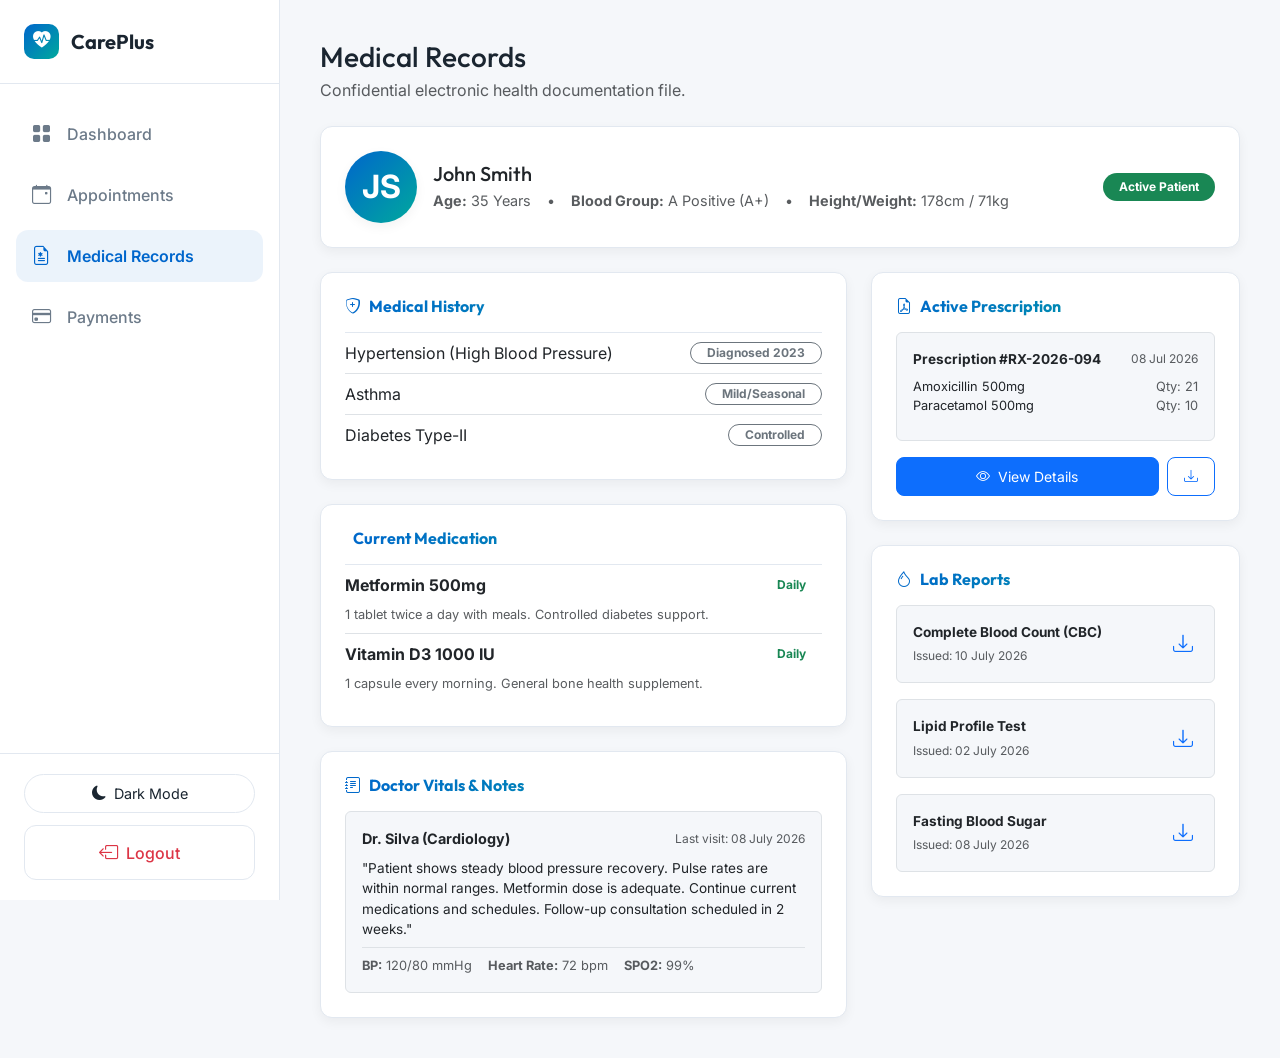
==== medical-records.html @ 0602f701 "initial commit" ====
<!DOCTYPE html>
<html lang="en" data-theme="light">
<head>
  <meta charset="UTF-8">
  <meta name="viewport" content="width=device-width, initial-scale=1.0">
  <meta name="description" content="View medical records, history of ailments, prescriptions, and doctor notes at CarePlus Hospital.">
  <title>Medical Records - Hospital Management System</title>
  <!-- Bootstrap 5 CSS CDN -->
  <link href="https://cdn.jsdelivr.net/npm/bootstrap@5.3.2/dist/css/bootstrap.min.css" rel="stylesheet">
  <!-- Bootstrap Icons CDN -->
  <link href="https://cdn.jsdelivr.net/npm/bootstrap-icons@1.11.2/font/bootstrap-icons.min.css" rel="stylesheet">
  <!-- Custom CSS -->
  <link href="css/style.css" rel="stylesheet">
  <link href="css/dashboard.css" rel="stylesheet">
</head>
<body>

  <!-- Mobile Responsive Top Header Bar -->
  <header class="mobile-header">
    <div class="d-flex align-items-center gap-2">
      <i class="bi bi-heart-pulse-fill text-primary" style="font-size: 1.5rem;" aria-hidden="true"></i>
      <span class="fw-bold" style="font-family: 'Outfit', sans-serif;">CarePlus</span>
    </div>
    <button class="mobile-toggle-btn" id="mobileSidebarToggle" aria-label="Toggle Navigation Sidebar">
      <i class="bi bi-list"></i>
    </button>
  </header>

  <!-- Sidebar Overlay for Mobile -->
  <div class="sidebar-overlay" id="sidebarOverlay" aria-hidden="true"></div>

  <div class="dashboard-container">
    <!-- Sidebar Navigation -->
    <aside class="sidebar" id="sidebar">
      <div class="sidebar-header">
        <div class="d-inline-flex align-items-center justify-content-center" style="background: linear-gradient(135deg, var(--primary), var(--secondary)); width: 35px; height: 35px; border-radius: 10px;">
          <i class="bi bi-heart-pulse-fill text-white" style="font-size: 1.1rem;" aria-hidden="true"></i>
        </div>
        <h2 class="sidebar-brand">CarePlus</h2>
      </div>

      <nav class="sidebar-menu">
        <a href="patient-dashboard.html" class="sidebar-link">
          <i class="bi bi-grid-fill" aria-hidden="true"></i>
          <span>Dashboard</span>
        </a>
        <a href="appointment.html" class="sidebar-link">
          <i class="bi bi-calendar-event" aria-hidden="true"></i>
          <span>Appointments</span>
        </a>
        <a href="medical-records.html" class="sidebar-link active" aria-current="page">
          <i class="bi bi-file-earmark-medical" aria-hidden="true"></i>
          <span>Medical Records</span>
        </a>
        <a href="payment.html" class="sidebar-link">
          <i class="bi bi-credit-card" aria-hidden="true"></i>
          <span>Payments</span>
        </a>
      </nav>

      <div class="sidebar-footer">
        <button id="themeToggle" class="theme-toggle-btn w-100 justify-content-center" aria-label="Toggle Dark/Light Mode">
          <i class="bi bi-moon-fill" aria-hidden="true"></i>
          <span>Dark Mode</span>
        </button>
        <a href="index.html" class="sidebar-link text-danger logout-btn" id="logoutBtn" style="border: 1px solid var(--border-color); text-align: center; justify-content: center; gap: 8px;">
          <i class="bi bi-box-arrow-left" aria-hidden="true"></i>
          <span>Logout</span>
        </a>
      </div>
    </aside>

    <!-- Main Content Area -->
    <main class="main-content">
      
      <!-- Page Header Overview -->
      <section class="d-flex justify-content-between align-items-center mb-4">
        <div>
          <h1 class="h3 mb-1">Medical Records</h1>
          <p class="text-muted mb-0">Confidential electronic health documentation file.</p>
        </div>
      </section>

      <!-- Patient Vitals Summary Card -->
      <section class="card card-premium p-4 mb-4">
        <div class="row align-items-center g-3">
          <div class="col-md-auto">
            <div class="profile-avatar-placeholder" style="width: 72px; height: 72px; font-size: 2rem;">JS</div>
          </div>
          <div class="col-md">
            <h2 class="h5 mb-1" id="patientNameDisplay">John Smith</h2>
            <div class="d-flex flex-wrap gap-3 text-muted" style="font-size: 0.9rem;">
              <span><strong>Age:</strong> 35 Years</span>
              <span>&bull;</span>
              <span><strong>Blood Group:</strong> A Positive (A+)</span>
              <span>&bull;</span>
              <span><strong>Height/Weight:</strong> 178cm / 71kg</span>
            </div>
          </div>
          <div class="col-md-auto text-md-end">
            <span class="badge bg-success px-3 py-2 text-white" style="border-radius: 20px;">Active Patient</span>
          </div>
        </div>
      </section>

      <!-- Medical Details Layout Grid -->
      <div class="row g-4">
        
        <!-- Left Side: History & Medications -->
        <div class="col-lg-7">
          
          <!-- Medical History -->
          <div class="card card-premium p-4 mb-4">
            <h3 class="h6 mb-3 fw-bold text-gradient"><i class="bi bi-shield-plus me-2"></i>Medical History</h3>
            <ul class="list-group list-group-flush" style="color: var(--text-main);">
              <li class="list-group-item bg-transparent d-flex justify-content-between align-items-center px-0">
                <span>Hypertension (High Blood Pressure)</span>
                <span class="badge bg-secondary-light text-secondary border border-secondary px-3 py-1" style="font-size: 0.75rem; border-radius: 12px;">Diagnosed 2023</span>
              </li>
              <li class="list-group-item bg-transparent d-flex justify-content-between align-items-center px-0">
                <span>Asthma</span>
                <span class="badge bg-secondary-light text-secondary border border-secondary px-3 py-1" style="font-size: 0.75rem; border-radius: 12px;">Mild/Seasonal</span>
              </li>
              <li class="list-group-item bg-transparent d-flex justify-content-between align-items-center px-0">
                <span>Diabetes Type-II</span>
                <span class="badge bg-secondary-light text-secondary border border-secondary px-3 py-1" style="font-size: 0.75rem; border-radius: 12px;">Controlled</span>
              </li>
            </ul>
          </div>

          <!-- Current Medications -->
          <div class="card card-premium p-4 mb-4">
            <h3 class="h6 mb-3 fw-bold text-gradient"><i class="bi bi-capsule-capsule me-2"></i>Current Medication</h3>
            <ul class="list-group list-group-flush" style="color: var(--text-main);">
              <li class="list-group-item bg-transparent px-0">
                <div class="d-flex justify-content-between align-items-center mb-1">
                  <strong>Metformin 500mg</strong>
                  <span class="badge bg-success-light text-success px-3 py-1" style="font-size: 0.75rem; border-radius: 12px;">Daily</span>
                </div>
                <span class="text-muted" style="font-size: 0.8rem;">1 tablet twice a day with meals. Controlled diabetes support.</span>
              </li>
              <li class="list-group-item bg-transparent px-0">
                <div class="d-flex justify-content-between align-items-center mb-1">
                  <strong>Vitamin D3 1000 IU</strong>
                  <span class="badge bg-success-light text-success px-3 py-1" style="font-size: 0.75rem; border-radius: 12px;">Daily</span>
                </div>
                <span class="text-muted" style="font-size: 0.8rem;">1 capsule every morning. General bone health supplement.</span>
              </li>
            </ul>
          </div>

          <!-- Doctor Checkup Notes -->
          <div class="card card-premium p-4">
            <h3 class="h6 mb-3 fw-bold text-gradient"><i class="bi bi-journal-text me-2"></i>Doctor Vitals & Notes</h3>
            <div class="border rounded p-3" style="background-color: var(--bg-body);">
              <div class="d-flex justify-content-between align-items-center mb-2">
                <strong style="font-size: 0.9rem;">Dr. Silva (Cardiology)</strong>
                <span class="text-muted" style="font-size: 0.75rem;">Last visit: 08 July 2026</span>
              </div>
              <p class="mb-2" style="font-size: 0.85rem; line-height: 1.5;">"Patient shows steady blood pressure recovery. Pulse rates are within normal ranges. Metformin dose is adequate. Continue current medications and schedules. Follow-up consultation scheduled in 2 weeks."</p>
              <div class="d-flex flex-wrap gap-3 border-top pt-2 mt-2" style="font-size: 0.8rem;">
                <span class="text-muted"><strong>BP:</strong> 120/80 mmHg</span>
                <span class="text-muted"><strong>Heart Rate:</strong> 72 bpm</span>
                <span class="text-muted"><strong>SPO2:</strong> 99%</span>
              </div>
            </div>
          </div>

        </div>

        <!-- Right Side: Lab Reports & Prescriptions -->
        <div class="col-lg-5">
          
          <!-- Prescriptions PDF View -->
          <div class="card card-premium p-4 mb-4">
            <h3 class="h6 mb-3 fw-bold text-gradient"><i class="bi bi-file-earmark-pdf me-2"></i>Active Prescription</h3>
            <div class="p-3 border rounded mb-3" style="background-color: var(--bg-body);">
              <div class="d-flex justify-content-between align-items-center mb-2">
                <strong style="font-size: 0.85rem;">Prescription #RX-2026-094</strong>
                <span class="text-muted" style="font-size: 0.75rem;">08 Jul 2026</span>
              </div>
              <div class="mb-2" style="font-size: 0.8rem;">
                <div class="d-flex justify-content-between"><span>Amoxicillin 500mg</span><span class="text-muted">Qty: 21</span></div>
                <div class="d-flex justify-content-between"><span>Paracetamol 500mg</span><span class="text-muted">Qty: 10</span></div>
              </div>
            </div>
            <div class="d-flex gap-2">
              <button class="btn btn-primary btn-sm flex-grow-1 py-2" id="btnViewPresc" style="border-radius: 8px;"><i class="bi bi-eye me-1"></i> View Details</button>
              <button class="btn btn-outline-primary btn-sm px-3" id="btnDownloadPresc" style="border-radius: 8px;" aria-label="Download Prescription PDF"><i class="bi bi-download"></i></button>
            </div>
          </div>

          <!-- Lab Reports list -->
          <div class="card card-premium p-4">
            <h3 class="h6 mb-3 fw-bold text-gradient"><i class="bi bi-droplet me-2"></i>Lab Reports</h3>
            <div class="d-flex flex-column gap-3">
              
              <!-- Report Row -->
              <div class="d-flex justify-content-between align-items-center p-3 border rounded" style="background-color: var(--bg-body);">
                <div>
                  <strong class="d-block" style="font-size: 0.85rem;">Complete Blood Count (CBC)</strong>
                  <span class="text-muted" style="font-size: 0.75rem;">Issued: 10 July 2026</span>
                </div>
                <button class="btn btn-sm btn-link p-1 text-primary download-report" data-report="CBC" aria-label="Download CBC report"><i class="bi bi-download" style="font-size: 1.25rem;"></i></button>
              </div>

              <!-- Report Row -->
              <div class="d-flex justify-content-between align-items-center p-3 border rounded" style="background-color: var(--bg-body);">
                <div>
                  <strong class="d-block" style="font-size: 0.85rem;">Lipid Profile Test</strong>
                  <span class="text-muted" style="font-size: 0.75rem;">Issued: 02 July 2026</span>
                </div>
                <button class="btn btn-sm btn-link p-1 text-primary download-report" data-report="Lipid Profile" aria-label="Download Lipid Profile report"><i class="bi bi-download" style="font-size: 1.25rem;"></i></button>
              </div>

              <!-- Report Row -->
              <div class="d-flex justify-content-between align-items-center p-3 border rounded" style="background-color: var(--bg-body);">
                <div>
                  <strong class="d-block" style="font-size: 0.85rem;">Fasting Blood Sugar</strong>
                  <span class="text-muted" style="font-size: 0.75rem;">Issued: 08 July 2026</span>
                </div>
                <button class="btn btn-sm btn-link p-1 text-primary download-report" data-report="Fasting Blood Sugar" aria-label="Download Fasting Blood Sugar report"><i class="bi bi-download" style="font-size: 1.25rem;"></i></button>
              </div>

            </div>
          </div>

        </div>

      </div>

    </main>
  </div>

  <!-- Simulated View prescription modal popup -->
  <div class="modal fade" id="prescModal" tabindex="-1" aria-labelledby="prescModalLabel" aria-hidden="true">
    <div class="modal-dialog modal-dialog-centered">
      <div class="modal-content card-premium" style="border: 1px solid var(--border-color);">
        <div class="modal-header border-bottom">
          <h4 class="modal-title h5 text-gradient" id="prescModalLabel">Prescription Details</h4>
          <button type="button" class="btn-close" data-bs-dismiss="modal" aria-label="Close modal" style="filter: var(--theme-close-filter);"></button>
        </div>
        <div class="modal-body">
          <div class="text-center mb-4">
            <h5 class="h6 text-muted mb-1">CAREPLUS CLINICAL PRESCRIPTION</h5>
            <span class="text-muted" style="font-size: 0.8rem;">Registration ID: HMS-092284</span>
          </div>
          <div class="mb-3">
            <strong>Prescribed By:</strong> Dr. Silva (Cardiologist)
          </div>
          <div class="border-top border-bottom py-3 my-3">
            <div class="mb-2"><strong>1. Amoxicillin 500mg (Antibiotic)</strong><br><small class="text-muted">Qty: 21 capsules | 1 capsule 3 times a day (Post-meal)</small></div>
            <div><strong>2. Paracetamol 500mg (Analgesic)</strong><br><small class="text-muted">Qty: 10 tablets | 1 tablet every 6 hours as needed</small></div>
          </div>
          <div style="font-size: 0.85rem; color: var(--text-muted);">
            Note: Discontinue Amoxicillin if allergies develop, and consult doctor immediately.
          </div>
        </div>
        <div class="modal-footer border-top">
          <button type="button" class="btn btn-secondary btn-sm" data-bs-dismiss="modal">Close</button>
          <button type="button" class="btn btn-primary btn-sm" id="modalPrintPresc"><i class="bi bi-printer me-1"></i> Print</button>
        </div>
      </div>
    </div>
  </div>

  <!-- Page Loader -->
  <div class="loader-wrapper" id="pageLoader" aria-hidden="true">
    <div class="loader-spinner"></div>
  </div>

  <!-- Bootstrap 5 Bundle JS -->
  <script src="https://cdn.jsdelivr.net/npm/bootstrap@5.3.2/dist/js/bootstrap.bundle.min.js"></script>

  <!-- Sidebars and theme toggle scripts -->
  <script>
    document.addEventListener('DOMContentLoaded', () => {
      // Toggle sidebar
      const sidebar = document.getElementById('sidebar');
      const mobileSidebarToggle = document.getElementById('mobileSidebarToggle');
      const sidebarOverlay = document.getElementById('sidebarOverlay');

      if (mobileSidebarToggle && sidebar && sidebarOverlay) {
        mobileSidebarToggle.addEventListener('click', () => {
          sidebar.classList.toggle('show');
          sidebarOverlay.classList.toggle('show');
        });

        sidebarOverlay.addEventListener('click', () => {
          sidebar.classList.remove('show');
          sidebarOverlay.classList.remove('show');
        });
      }

      // Check session
      let session = JSON.parse(localStorage.getItem('hms_session_user'));
      if (session) {
        document.getElementById('patientNameDisplay').textContent = session.name;
      }

      // Global theme sync
      const currentTheme = localStorage.getItem('hms_theme') || 'light';
      document.documentElement.setAttribute('data-theme', currentTheme);
      
      const themeToggle = document.getElementById('themeToggle');
      if (themeToggle) {
        themeToggle.addEventListener('click', () => {
          const theme = document.documentElement.getAttribute('data-theme') === 'dark' ? 'light' : 'dark';
          document.documentElement.setAttribute('data-theme', theme);
          localStorage.setItem('hms_theme', theme);
          updateThemeToggleUI(themeToggle, theme);
        });
        updateThemeToggleUI(themeToggle, currentTheme);
      }

      function updateThemeToggleUI(btn, theme) {
        const icon = btn.querySelector('i');
        const text = btn.querySelector('span');
        if (theme === 'dark') {
          if (icon) icon.className = 'bi bi-sun-fill';
          if (text) text.textContent = 'Light Mode';
        } else {
          if (icon) icon.className = 'bi bi-moon-fill';
          if (text) text.textContent = 'Dark Mode';
        }
      }

      // Prescription View Modal
      const prescModal = new bootstrap.Modal(document.getElementById('prescModal'));
      document.getElementById('btnViewPresc').addEventListener('click', () => {
        prescModal.show();
      });

      document.getElementById('modalPrintPresc').addEventListener('click', () => {
        window.print();
      });

      // Downloads simulated logic
      function showSuccessToast(msg) {
        let container = document.getElementById('toastContainer');
        if (!container) {
          container = document.createElement('div');
          container.id = 'toastContainer';
          container.className = 'custom-toast-container';
          document.body.appendChild(container);
        }
        const toast = document.createElement('div');
        toast.className = 'custom-toast toast-success';
        toast.innerHTML = `
          <i class="bi bi-check-circle-fill text-success" style="font-size: 1.25rem;"></i>
          <div style="flex-grow: 1;">
            <span style="font-weight: 600; display: block;">Success</span>
            <span style="font-size: 0.85rem; color: var(--text-muted);">${msg}</span>
          </div>
        `;
        container.appendChild(toast);
        setTimeout(() => toast.classList.add('show'), 100);
        setTimeout(() => {
          toast.classList.remove('show');
          setTimeout(() => toast.remove(), 400);
        }, 4000);
      }

      const dlPresc = document.getElementById('btnDownloadPresc');
      if (dlPresc) {
        dlPresc.addEventListener('click', () => {
          const loader = document.getElementById('pageLoader');
          if (loader) loader.classList.add('active');
          setTimeout(() => {
            if (loader) loader.classList.remove('active');
            showSuccessToast('Prescription PDF download initiated successfully!');
          }, 1000);
        });
      }

      document.querySelectorAll('.download-report').forEach(btn => {
        btn.addEventListener('click', (e) => {
          const rName = e.currentTarget.getAttribute('data-report');
          const loader = document.getElementById('pageLoader');
          if (loader) loader.classList.add('active');
          setTimeout(() => {
            if (loader) loader.classList.remove('active');
            showSuccessToast(`${rName} report download started successfully.`);
          }, 1000);
        });
      });
    });
  </script>
</body>
</html>
---- css/style.css ----
@import url('https://fonts.googleapis.com/css2?family=Inter:wght@300;400;500;600;700&family=Outfit:wght@400;500;600;700;800&display=swap');

/* CSS Variables for Light / Dark Mode styling */
:root {
  --primary: #0066CC;
  --primary-hover: #0052A3;
  --primary-light: rgba(0, 102, 204, 0.1);
  --secondary: #00A99D;
  --secondary-hover: #008E84;
  --secondary-light: rgba(0, 169, 157, 0.1);
  
  --bg-body: #F5F7FA;
  --bg-card: #FFFFFF;
  --text-main: #1A2530;
  --text-muted: #6C7A89;
  --border-color: #E2E8F0;
  --input-bg: #FFFFFF;
  
  --success: #28A745;
  --success-light: rgba(40, 167, 69, 0.1);
  --danger: #DC3545;
  --danger-light: rgba(220, 53, 69, 0.1);
  --warning: #FFC107;
  --warning-light: rgba(255, 193, 7, 0.1);
  
  --shadow-sm: 0 2px 4px rgba(0,0,0,0.02);
  --shadow-md: 0 4px 12px rgba(0,0,0,0.05);
  --shadow-lg: 0 10px 30px rgba(0,0,0,0.08);
  
  --sidebar-bg: #FFFFFF;
  --sidebar-text: #1A2530;
  --sidebar-active-bg: rgba(0, 102, 204, 0.08);
  
  --transition-fast: 0.2s ease;
  --transition-normal: 0.3s ease;
  --border-radius: 12px;
}

[data-theme="dark"] {
  --primary: #4DA8FF;
  --primary-hover: #80C3FF;
  --primary-light: rgba(77, 168, 255, 0.18);
  --secondary: #00E5D4;
  --secondary-hover: #33EBE0;
  --secondary-light: rgba(0, 229, 212, 0.18);
  
  --bg-body: #0D1117;
  --bg-card: #161B27;
  --text-main: #FFFFFF;
  --text-muted: #B0BECC;
  --border-color: #2E3D55;
  --input-bg: #1C2840;
  
  --success: #3DD9C5;
  --success-light: rgba(61, 217, 197, 0.2);
  --danger: #FF6B6B;
  --danger-light: rgba(255, 107, 107, 0.2);
  --warning: #FFD166;
  --warning-light: rgba(255, 209, 102, 0.2);
  
  --shadow-sm: 0 2px 6px rgba(0,0,0,0.3);
  --shadow-md: 0 4px 16px rgba(0,0,0,0.4);
  --shadow-lg: 0 12px 36px rgba(0,0,0,0.5);
  
  --sidebar-bg: #161B27;
  --sidebar-text: #FFFFFF;
  --sidebar-active-bg: rgba(77, 168, 255, 0.18);
}

/* Base resets & styles */
body {
  font-family: 'Inter', sans-serif;
  background-color: var(--bg-body);
  color: var(--text-main);
  transition: background-color var(--transition-normal), color var(--transition-normal);
  min-height: 100vh;
  overflow-x: hidden;
}

h1, h2, h3, h4, h5, h6 {
  font-family: 'Outfit', sans-serif;
  font-weight: 600;
  color: var(--text-main);
}

/* Custom focus ring for keyboard navigation accessibility */
a:focus, button:focus, input:focus, select:focus, textarea:focus {
  outline: 3px solid var(--primary) !important;
  outline-offset: 2px;
}

/* Premium card styling */
.card-premium {
  background-color: var(--bg-card);
  border: 1px solid var(--border-color);
  border-radius: var(--border-radius);
  box-shadow: var(--shadow-md);
  transition: transform var(--transition-fast), box-shadow var(--transition-fast), background-color var(--transition-normal);
}
.card-premium:hover {
  transform: translateY(-4px);
  box-shadow: var(--shadow-lg);
}

/* Typography styles */
.text-gradient {
  background: linear-gradient(135deg, var(--primary), var(--secondary));
  -webkit-background-clip: text;
  -webkit-text-fill-color: transparent;
  background-clip: text;
}

/* Dark Mode switcher button */
.theme-toggle-btn {
  background: transparent;
  border: 1px solid var(--border-color);
  color: var(--text-main);
  padding: 8px 12px;
  border-radius: 30px;
  cursor: pointer;
  display: flex;
  align-items: center;
  gap: 8px;
  font-size: 0.9rem;
  transition: background-color var(--transition-fast);
}
.theme-toggle-btn:hover {
  background-color: var(--primary-light);
}

/* Accessibility features */
.sr-only {
  position: absolute;
  width: 1px;
  height: 1px;
  padding: 0;
  margin: -1px;
  overflow: hidden;
  clip: rect(0, 0, 0, 0);
  border: 0;
}

/* Toast styling custom overlay */
.custom-toast-container {
  position: fixed;
  top: 24px;
  right: 24px;
  z-index: 9999;
  display: flex;
  flex-direction: column;
  gap: 12px;
  pointer-events: none;
}

.custom-toast {
  pointer-events: auto;
  min-width: 300px;
  background: var(--bg-card);
  border-left: 5px solid var(--primary);
  border-radius: 8px;
  box-shadow: var(--shadow-lg);
  padding: 16px 20px;
  display: flex;
  align-items: center;
  gap: 12px;
  transform: translateX(120%);
  transition: transform 0.4s cubic-bezier(0.175, 0.885, 0.32, 1.275);
}

.custom-toast.show {
  transform: translateX(0);
}

.custom-toast.toast-success {
  border-left-color: var(--success);
}
.custom-toast.toast-danger {
  border-left-color: var(--danger);
}
.custom-toast.toast-warning {
  border-left-color: var(--warning);
}

/* Spinner loader layout */
.loader-wrapper {
  position: fixed;
  top: 0;
  left: 0;
  width: 100vw;
  height: 100vh;
  background: rgba(0, 0, 0, 0.4);
  backdrop-filter: blur(4px);
  z-index: 10000;
  display: flex;
  justify-content: center;
  align-items: center;
  opacity: 0;
  visibility: hidden;
  transition: opacity 0.3s, visibility 0.3s;
}
.loader-wrapper.active {
  opacity: 1;
  visibility: visible;
}
.loader-spinner {
  width: 50px;
  height: 50px;
  border: 5px solid rgba(255, 255, 255, 0.3);
  border-radius: 50%;
  border-top-color: var(--primary);
  animation: spin 1s ease-in-out infinite;
}

@keyframes spin {
  to { transform: rotate(360deg); }
}

/* Form validation enhancements */
.form-control, .form-select {
  background-color: var(--input-bg) !important;
  color: var(--text-main) !important;
  border: 1px solid var(--border-color);
  padding: 12px 16px;
  border-radius: 8px;
  transition: border-color var(--transition-fast), box-shadow var(--transition-fast);
}

.form-control:focus, .form-select:focus {
  background-color: var(--input-bg) !important;
  box-shadow: 0 0 0 4px var(--primary-light) !important;
  border-color: var(--primary) !important;
}

.validation-error-msg {
  color: var(--danger);
  font-size: 0.85rem;
  margin-top: 4px;
  display: none;
  font-weight: 500;
}

.input-invalid {
  border-color: var(--danger) !important;
  box-shadow: 0 0 0 4px var(--danger-light) !important;
}

.input-invalid + .validation-error-msg {
  display: block;
}

/* Animated Statistics Cards */
.stat-card {
  padding: 24px;
  position: relative;
  overflow: hidden;
}
.stat-card::before {
  content: '';
  position: absolute;
  top: 0;
  left: 0;
  width: 100%;
  height: 4px;
  background: linear-gradient(90deg, var(--primary), var(--secondary));
}

.stat-icon {
  width: 48px;
  height: 48px;
  border-radius: 12px;
  display: flex;
  align-items: center;
  justify-content: center;
  font-size: 1.5rem;
  margin-bottom: 16px;
}

/* ================= DARK MODE COMPREHENSIVE OVERRIDES ================= */
/* --- Body & base --- */
[data-theme="dark"] body {
  background-color: var(--bg-body);
  color: var(--text-main);
}

[data-theme="dark"] h1,
[data-theme="dark"] h2,
[data-theme="dark"] h3,
[data-theme="dark"] h4,
[data-theme="dark"] h5,
[data-theme="dark"] h6,
[data-theme="dark"] strong,
[data-theme="dark"] b {
  color: var(--text-main) !important;
}

[data-theme="dark"] p,
[data-theme="dark"] span,
[data-theme="dark"] li,
[data-theme="dark"] label {
  color: var(--text-main);
}

[data-theme="dark"] .text-muted,
[data-theme="dark"] .text-secondary {
  color: var(--text-muted) !important;
}

[data-theme="dark"] small,
[data-theme="dark"] .small {
  color: var(--text-muted) !important;
}

[data-theme="dark"] .text-danger-emphasis  { color: #FF9090 !important; }
[data-theme="dark"] .text-warning-emphasis  { color: #FFE066 !important; }
[data-theme="dark"] .text-success-emphasis  { color: #5DFADE !important; }
[data-theme="dark"] .text-primary           { color: var(--primary) !important; }
[data-theme="dark"] .text-success           { color: var(--success) !important; }
[data-theme="dark"] .text-danger            { color: var(--danger)  !important; }
[data-theme="dark"] .text-warning           { color: var(--warning) !important; }

/* --- Cards --- */
[data-theme="dark"] .card,
[data-theme="dark"] .card-premium {
  background-color: var(--bg-card) !important;
  border-color: var(--border-color) !important;
  color: var(--text-main) !important;
}

/* --- Tables: nuke Bootstrap's white table bg entirely --- */
[data-theme="dark"] .table {
  --bs-table-color:        var(--text-main);
  --bs-table-bg:           transparent;
  --bs-table-border-color: var(--border-color);
  --bs-table-hover-color:  var(--text-main);
  --bs-table-hover-bg:     rgba(255,255,255,0.05);
  --bs-table-striped-color: var(--text-main);
  --bs-table-striped-bg:   rgba(255,255,255,0.03);
  color: var(--text-main);
  background-color: transparent;
}

[data-theme="dark"] table  { background-color: transparent !important; }
[data-theme="dark"] thead  { background-color: rgba(255,255,255,0.04) !important; }
[data-theme="dark"] thead th {
  color: var(--text-muted) !important;
  border-bottom-color: var(--border-color) !important;
  font-weight: 600;
}
[data-theme="dark"] tbody tr { background-color: transparent !important; }
[data-theme="dark"] tbody tr:hover { background-color: rgba(77,168,255,0.07) !important; }
[data-theme="dark"] td,
[data-theme="dark"] th {
  color: var(--text-main) !important;
  border-color: var(--border-color) !important;
  background-color: transparent !important;
}

/* --- Borders --- */
[data-theme="dark"] .border,
[data-theme="dark"] .border-top,
[data-theme="dark"] .border-bottom,
[data-theme="dark"] .border-start,
[data-theme="dark"] .border-end {
  border-color: var(--border-color) !important;
}

[data-theme="dark"] hr,
[data-theme="dark"] .dropdown-divider {
  border-color: var(--border-color) !important;
  opacity: 1;
}

/* --- Badges --- */
[data-theme="dark"] .badge.bg-secondary,
[data-theme="dark"] .badge.bg-secondary-light {
  background-color: rgba(160,185,220,0.15) !important;
  color: #B0BECC !important;
}

/* --- Alerts --- */
[data-theme="dark"] .alert {
  background-color: var(--bg-card) !important;
  border-color: var(--border-color) !important;
  color: var(--text-main) !important;
}

/* --- Forms & Inputs --- */
[data-theme="dark"] .form-control,
[data-theme="dark"] .form-select {
  background-color: var(--input-bg) !important;
  color: var(--text-main) !important;
  border-color: var(--border-color) !important;
}

[data-theme="dark"] .form-control::placeholder {
  color: var(--text-muted) !important;
  opacity: 1;
}

[data-theme="dark"] .form-select {
  background-image: url("data:image/svg+xml,%3csvg xmlns='http://www.w3.org/2000/svg' viewBox='0 0 16 16'%3e%3cpath fill='none' stroke='%23B0BECC' stroke-linecap='round' stroke-linejoin='round' stroke-width='2' d='m2 5 6 6 6-6'/%3e%3c/svg%3e") !important;
}

[data-theme="dark"] .form-label {
  color: var(--text-main) !important;
}

/* --- Buttons --- */
[data-theme="dark"] .btn-outline-secondary {
  color: var(--text-muted) !important;
  border-color: var(--border-color) !important;
}
[data-theme="dark"] .btn-outline-secondary:hover {
  background-color: var(--border-color) !important;
  color: var(--text-main) !important;
}
[data-theme="dark"] .btn-outline-primary {
  color: var(--primary) !important;
  border-color: var(--primary) !important;
}
[data-theme="dark"] .btn-outline-primary:hover {
  background-color: var(--primary-light) !important;
}
[data-theme="dark"] .btn-outline-danger {
  color: var(--danger) !important;
  border-color: var(--danger) !important;
}
[data-theme="dark"] .btn-link {
  color: var(--primary) !important;
}

/* --- Dropdowns --- */
[data-theme="dark"] .dropdown-menu {
  background-color: var(--bg-card) !important;
  border-color: var(--border-color) !important;
  box-shadow: var(--shadow-lg) !important;
}
[data-theme="dark"] .dropdown-item {
  color: var(--text-main) !important;
}
[data-theme="dark"] .dropdown-item:hover,
[data-theme="dark"] .dropdown-item:focus {
  background-color: var(--primary-light) !important;
  color: var(--primary) !important;
}
[data-theme="dark"] .dropdown-header {
  color: var(--text-muted) !important;
}

/* --- Modals --- */
[data-theme="dark"] .modal-content {
  background-color: var(--bg-card) !important;
  border-color: var(--border-color) !important;
  color: var(--text-main) !important;
  box-shadow: var(--shadow-lg) !important;
}
[data-theme="dark"] .modal-header,
[data-theme="dark"] .modal-footer {
  border-color: var(--border-color) !important;
  background-color: transparent !important;
}
[data-theme="dark"] .modal-title {
  color: var(--text-main) !important;
}
[data-theme="dark"] .btn-close {
  filter: invert(1) grayscale(1) brightness(2.5) !important;
}

/* --- List Groups --- */
[data-theme="dark"] .list-group-item {
  background-color: transparent !important;
  color: var(--text-main) !important;
  border-color: var(--border-color) !important;
}

/* --- Stat summary card inline bg overrides --- */
[data-theme="dark"] [style*="background-color: var(--bg-body)"],
[data-theme="dark"] [style*="background-color:var(--bg-body)"] {
  background-color: rgba(255,255,255,0.04) !important;
}

/* Stat/summary cards with colored left borders */
[data-theme="dark"] [style*="border-left:"] {
  background-color: var(--bg-card) !important;
  color: var(--text-main) !important;
}
[data-theme="dark"] [style*="border-left:"] span {
  color: var(--text-muted) !important;
}
[data-theme="dark"] [style*="border-left:"] strong {
  color: var(--text-main) !important;
}

/* Force white text on gradient billing card */
[data-theme="dark"] [style*="background: linear-gradient"] {
  color: #FFFFFF !important;
}
[data-theme="dark"] [style*="background: linear-gradient"] span,
[data-theme="dark"] [style*="background: linear-gradient"] strong,
[data-theme="dark"] [style*="background: linear-gradient"] p {
  color: #FFFFFF !important;
}

/* Code/log blocks */
[data-theme="dark"] [style*="font-family: monospace"],
[data-theme="dark"] code {
  background-color: rgba(255,255,255,0.06) !important;
  color: #A8F0DC !important;
}

/* Scrollbar styling in dark mode */
[data-theme="dark"] ::-webkit-scrollbar {
  width: 6px;
  height: 6px;
}
[data-theme="dark"] ::-webkit-scrollbar-track {
  background: var(--bg-body);
}
[data-theme="dark"] ::-webkit-scrollbar-thumb {
  background: var(--border-color);
  border-radius: 3px;
}
[data-theme="dark"] ::-webkit-scrollbar-thumb:hover {
  background: var(--primary);
}
---- css/dashboard.css ----
/* Dashboard layout & Sidebar styling */
.dashboard-container {
  display: flex;
  min-height: 100vh;
  position: relative;
}

/* Sidebar Styling */
.sidebar {
  width: 280px;
  background-color: var(--sidebar-bg);
  border-right: 1px solid var(--border-color);
  display: flex;
  flex-direction: column;
  height: 100vh;
  position: fixed;
  left: 0;
  top: 0;
  z-index: 1000;
  transition: transform var(--transition-normal), background-color var(--transition-normal);
}

.sidebar-header {
  padding: 24px;
  border-bottom: 1px solid var(--border-color);
  display: flex;
  align-items: center;
  gap: 12px;
}

.sidebar-logo {
  width: 40px;
  height: 40px;
  object-fit: contain;
}

.sidebar-brand {
  font-family: 'Outfit', sans-serif;
  font-weight: 700;
  font-size: 1.25rem;
  color: var(--text-main);
  margin-bottom: 0;
}

.sidebar-menu {
  list-style: none;
  padding: 24px 16px;
  margin: 0;
  flex-grow: 1;
  display: flex;
  flex-direction: column;
  gap: 8px;
  overflow-y: auto;
}

.sidebar-link {
  display: flex;
  align-items: center;
  gap: 16px;
  padding: 12px 16px;
  color: var(--text-muted);
  text-decoration: none;
  font-weight: 500;
  border-radius: var(--border-radius);
  transition: all var(--transition-fast);
}

.sidebar-link i {
  font-size: 1.2rem;
  transition: transform var(--transition-fast);
}

.sidebar-link:hover {
  color: var(--primary);
  background-color: var(--primary-light);
}

.sidebar-link:hover i {
  transform: translateX(4px);
}

.sidebar-link.active {
  color: var(--primary);
  background-color: var(--sidebar-active-bg);
  font-weight: 600;
}

.sidebar-footer {
  padding: 20px 24px;
  border-top: 1px solid var(--border-color);
  display: flex;
  flex-direction: column;
  gap: 12px;
}

/* Main Content Area */
.main-content {
  flex-grow: 1;
  margin-left: 280px;
  padding: 40px;
  min-height: 100vh;
  transition: margin-left var(--transition-normal);
}

/* Mobile top bar toggle button */
.mobile-header {
  display: none;
  background-color: var(--bg-card);
  border-bottom: 1px solid var(--border-color);
  padding: 16px 24px;
  justify-content: space-between;
  align-items: center;
  position: sticky;
  top: 0;
  z-index: 999;
}

.mobile-toggle-btn {
  background: transparent;
  border: none;
  font-size: 1.5rem;
  color: var(--text-main);
  cursor: pointer;
  padding: 4px;
  display: flex;
  align-items: center;
}

/* Badges for Appointment/Billing states */
.badge-status {
  padding: 6px 12px;
  border-radius: 20px;
  font-weight: 600;
  font-size: 0.75rem;
  text-transform: uppercase;
  display: inline-flex;
  align-items: center;
  gap: 6px;
}

.badge-status.bg-success-light {
  background-color: var(--success-light);
  color: var(--success);
}

.badge-status.bg-danger-light {
  background-color: var(--danger-light);
  color: var(--danger);
}

.badge-status.bg-warning-light {
  background-color: var(--warning-light);
  color: var(--warning);
}

/* User summary profile cards & Quick Actions */
.profile-summary-card {
  padding: 24px;
  display: flex;
  align-items: center;
  gap: 20px;
}

.profile-avatar-placeholder {
  width: 64px;
  height: 64px;
  border-radius: 50%;
  background: linear-gradient(135deg, var(--primary), var(--secondary));
  color: #FFFFFF;
  font-size: 1.8rem;
  font-weight: 700;
  display: flex;
  align-items: center;
  justify-content: center;
  box-shadow: var(--shadow-md);
}

/* Interactive Prescription Card & Lab Lists */
.prescription-item, .lab-item {
  border-left: 4px solid var(--primary);
  padding: 16px;
  background-color: var(--bg-body);
  border-radius: 0 8px 8px 0;
  margin-bottom: 12px;
  display: flex;
  justify-content: space-between;
  align-items: center;
  transition: transform var(--transition-fast);
}

.prescription-item:hover, .lab-item:hover {
  transform: scale(1.01);
}

/* Notification panel designs */
.notification-bell-container {
  position: relative;
}

.notification-badge {
  position: absolute;
  top: -2px;
  right: -2px;
  width: 8px;
  height: 8px;
  background-color: var(--danger);
  border-radius: 50%;
}

.notification-list-item {
  padding: 12px 16px;
  border-bottom: 1px solid var(--border-color);
  font-size: 0.9rem;
  display: flex;
  align-items: start;
  gap: 12px;
}
.notification-list-item:last-child {
  border-bottom: none;
}

/* Charts container style */
.chart-container-wrapper {
  position: relative;
  height: 320px;
  width: 100%;
}

/* Sidebar overlay for mobile screens */
.sidebar-overlay {
  display: none;
  position: fixed;
  top: 0;
  left: 0;
  width: 100vw;
  height: 100vh;
  background: rgba(0,0,0,0.4);
  z-index: 998;
}

/* Mobile Responsiveness adjustments */
@media (max-width: 991px) {
  .sidebar {
    transform: translateX(-100%);
  }
  .sidebar.show {
    transform: translateX(0);
  }
  .main-content {
    margin-left: 0;
    padding: 24px 16px;
  }
  .mobile-header {
    display: flex;
  }
  .sidebar-overlay.show {
    display: block;
  }
}

/* ================= DARK MODE DASHBOARD-SPECIFIC OVERRIDES ================= */

/* Badge status pill colors — need explicit dark overrides */
[data-theme="dark"] .badge-status.bg-success-light {
  background-color: rgba(61, 217, 197, 0.2) !important;
  color: #3DD9C5 !important;
}
[data-theme="dark"] .badge-status.bg-danger-light {
  background-color: rgba(255, 107, 107, 0.2) !important;
  color: #FF6B6B !important;
}
[data-theme="dark"] .badge-status.bg-warning-light {
  background-color: rgba(255, 209, 102, 0.2) !important;
  color: #FFD166 !important;
}

/* Prescription & lab list item rows */
[data-theme="dark"] .prescription-item,
[data-theme="dark"] .lab-item {
  background-color: rgba(255,255,255,0.04) !important;
  border-left-color: var(--primary) !important;
}
[data-theme="dark"] .prescription-item *,
[data-theme="dark"] .lab-item * {
  color: var(--text-main) !important;
}

/* Notification list items */
[data-theme="dark"] .notification-list-item {
  border-bottom-color: var(--border-color) !important;
  color: var(--text-main) !important;
}

/* Mobile header in dark mode */
[data-theme="dark"] .mobile-header {
  background-color: var(--bg-card) !important;
  border-bottom-color: var(--border-color) !important;
}

/* Sidebar in dark mode */
[data-theme="dark"] .sidebar {
  background-color: var(--sidebar-bg) !important;
  border-right-color: var(--border-color) !important;
}
[data-theme="dark"] .sidebar-header {
  border-bottom-color: var(--border-color) !important;
}
[data-theme="dark"] .sidebar-footer {
  border-top-color: var(--border-color) !important;
}
[data-theme="dark"] .sidebar-link {
  color: var(--text-muted) !important;
}
[data-theme="dark"] .sidebar-link:hover,
[data-theme="dark"] .sidebar-link.active {
  color: var(--primary) !important;
  background-color: var(--sidebar-active-bg) !important;
}
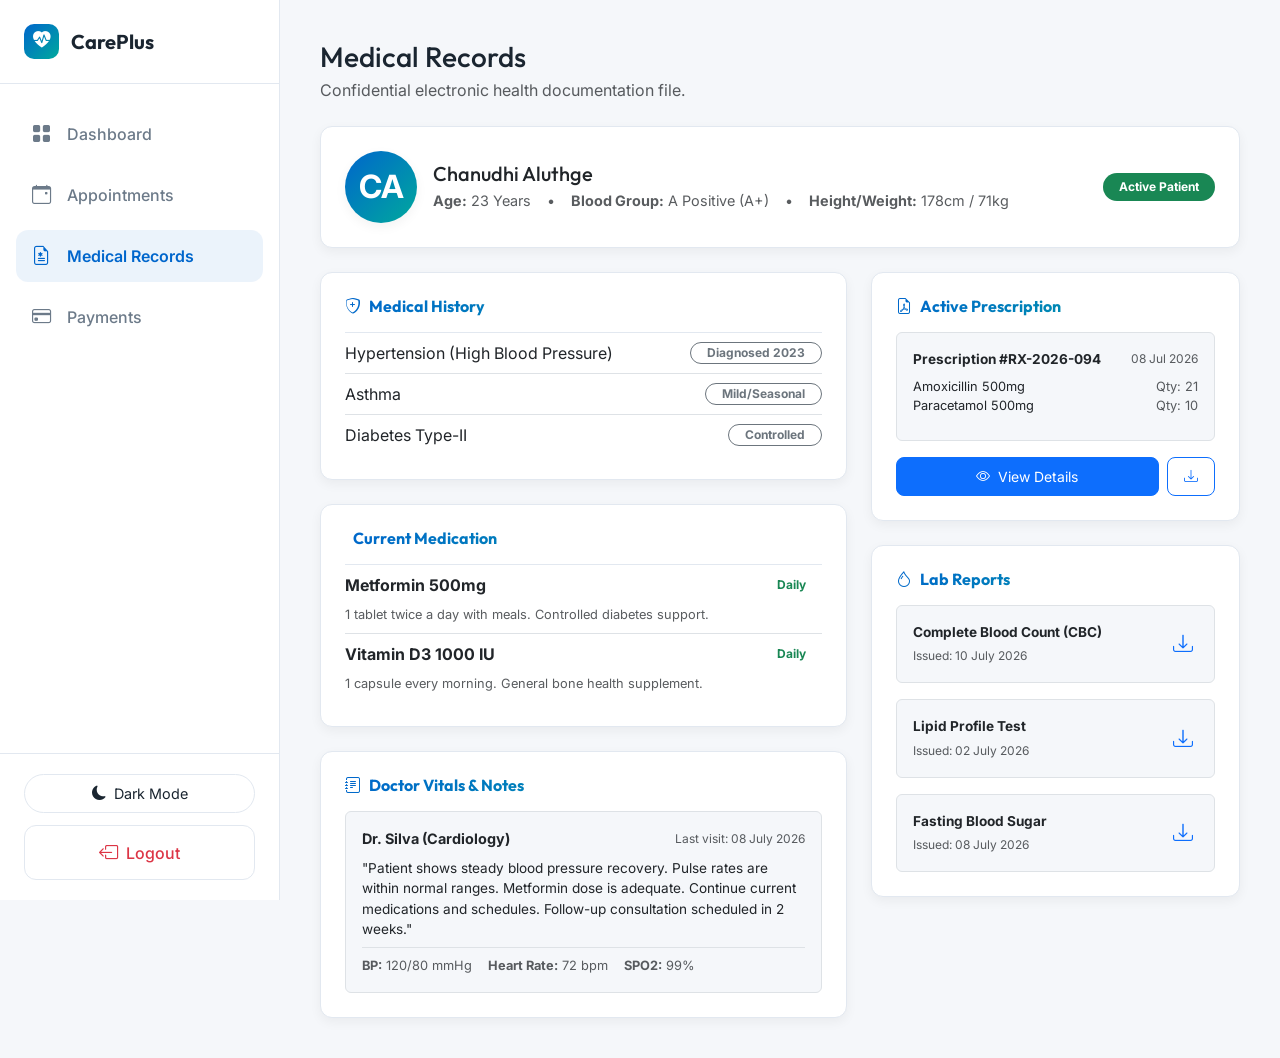
==== commit 14b92ce6: "Update patient name references from John Smith to Chanudhi Aluthge across multiple files" ====
--- a/medical-records.html
+++ b/medical-records.html
@@ -85,12 +85,12 @@
       <section class="card card-premium p-4 mb-4">
         <div class="row align-items-center g-3">
           <div class="col-md-auto">
-            <div class="profile-avatar-placeholder" style="width: 72px; height: 72px; font-size: 2rem;">JS</div>
+            <div class="profile-avatar-placeholder" style="width: 72px; height: 72px; font-size: 2rem;">CA</div>
           </div>
           <div class="col-md">
-            <h2 class="h5 mb-1" id="patientNameDisplay">John Smith</h2>
+            <h2 class="h5 mb-1" id="patientNameDisplay">Chanudhi Aluthge</h2>
             <div class="d-flex flex-wrap gap-3 text-muted" style="font-size: 0.9rem;">
-              <span><strong>Age:</strong> 35 Years</span>
+              <span><strong>Age:</strong> 23 Years</span>
               <span>&bull;</span>
               <span><strong>Blood Group:</strong> A Positive (A+)</span>
               <span>&bull;</span>
